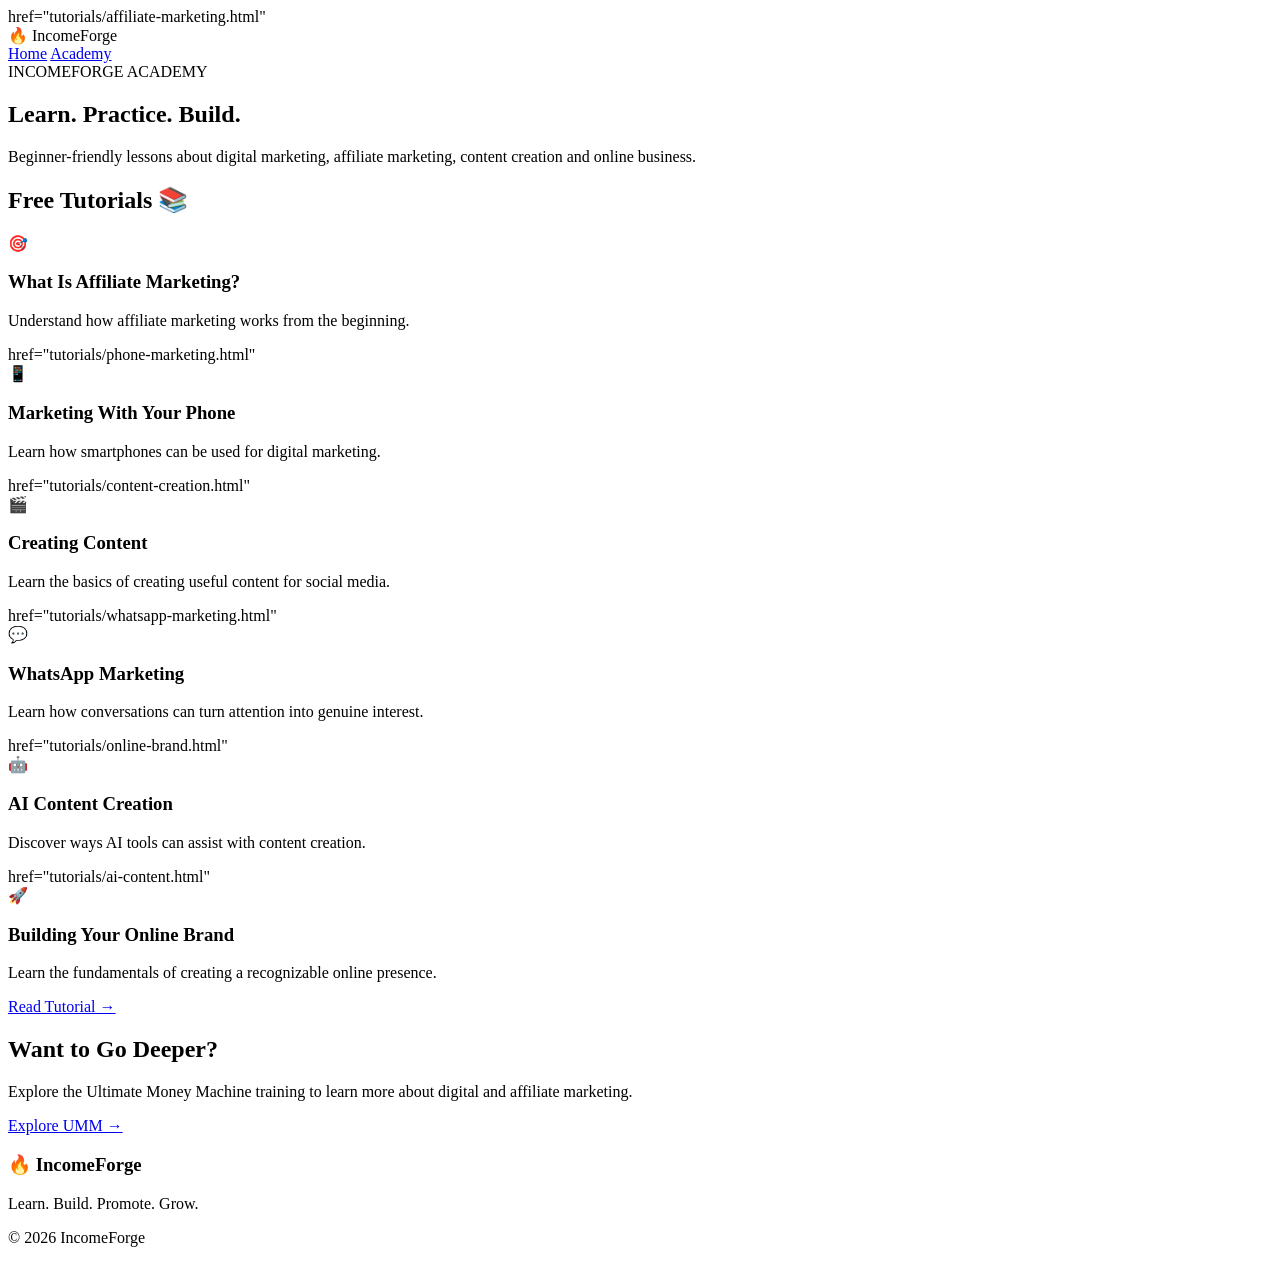
==== tutorials.html @ a51e7a48 "Connect IncomeForge Academy tutorials" ====
<!DOCTYPE html>
<html lang="en">
<head>
  <meta charset="UTF-8">
  <meta name="viewport" content="width=device-width, initial-scale=1.0">

  <title>IncomeForge Academy | Learn Digital Marketing</title>

  <meta name="description"
    content="Free beginner-friendly digital marketing and affiliate marketing tutorials from IncomeForge.">

href="tutorials/affiliate-marketing.html"
</head>

<body>

<header>
  <div class="logo">🔥 IncomeForge</div>

  <nav>
    <a href="index.html">Home</a>
    <a href="tutorials.html">Academy</a>
  </nav>
</header>

<section class="hero">

  <span class="badge">INCOMEFORGE ACADEMY</span>

  <h1>Learn. Practice. Build.</h1>

  <p>
    Beginner-friendly lessons about digital marketing,
    affiliate marketing, content creation and online business.
  </p>

</section>

<section>

  <h2>Free Tutorials 📚</h2>

  <div class="cards">

    <div class="card">
      <span>🎯</span>
      <h3>What Is Affiliate Marketing?</h3>
      <p>Understand how affiliate marketing works from the beginning.</p>
href="tutorials/phone-marketing.html"
    <div class="card">
      <span>📱</span>
      <h3>Marketing With Your Phone</h3>
      <p>Learn how smartphones can be used for digital marketing.</p>
href="tutorials/content-creation.html"
    </div>

    <div class="card">
      <span>🎬</span>
      <h3>Creating Content</h3>
      <p>Learn the basics of creating useful content for social media.</p>
href="tutorials/whatsapp-marketing.html"
    </div>

    <div class="card">
      <span>💬</span>
      <h3>WhatsApp Marketing</h3>
      <p>Learn how conversations can turn attention into genuine interest.</p>
href="tutorials/online-brand.html"
    </div>

    <div class="card">
      <span>🤖</span>
      <h3>AI Content Creation</h3>
      <p>Discover ways AI tools can assist with content creation.</p>
href="tutorials/ai-content.html"
    </div>

    <div class="card">
      <span>🚀</span>
      <h3>Building Your Online Brand</h3>
      <p>Learn the fundamentals of creating a recognizable online presence.</p>
<a class="btn secondary"
   href="tutorials/affiliate-marketing.html">
   Read Tutorial →
</a>
    </div>

  </div>

</section>

<section class="offer">

  <h2>Want to Go Deeper?</h2>

  <p>
    Explore the Ultimate Money Machine training
    to learn more about digital and affiliate marketing.
  </p>

  <a
    class="btn primary"
    href="https://digitstem.com/t/MWNUTkhpS3UwZTFNSjdWaDV2ZEgwdz09-NDc5NDE5"
    target="_blank">
    Explore UMM →
  </a>

</section>

<footer>

  <h3>🔥 IncomeForge</h3>

  <p>Learn. Build. Promote. Grow.</p>

  <p>© 2026 IncomeForge</p>

</footer>

</body>
</html>
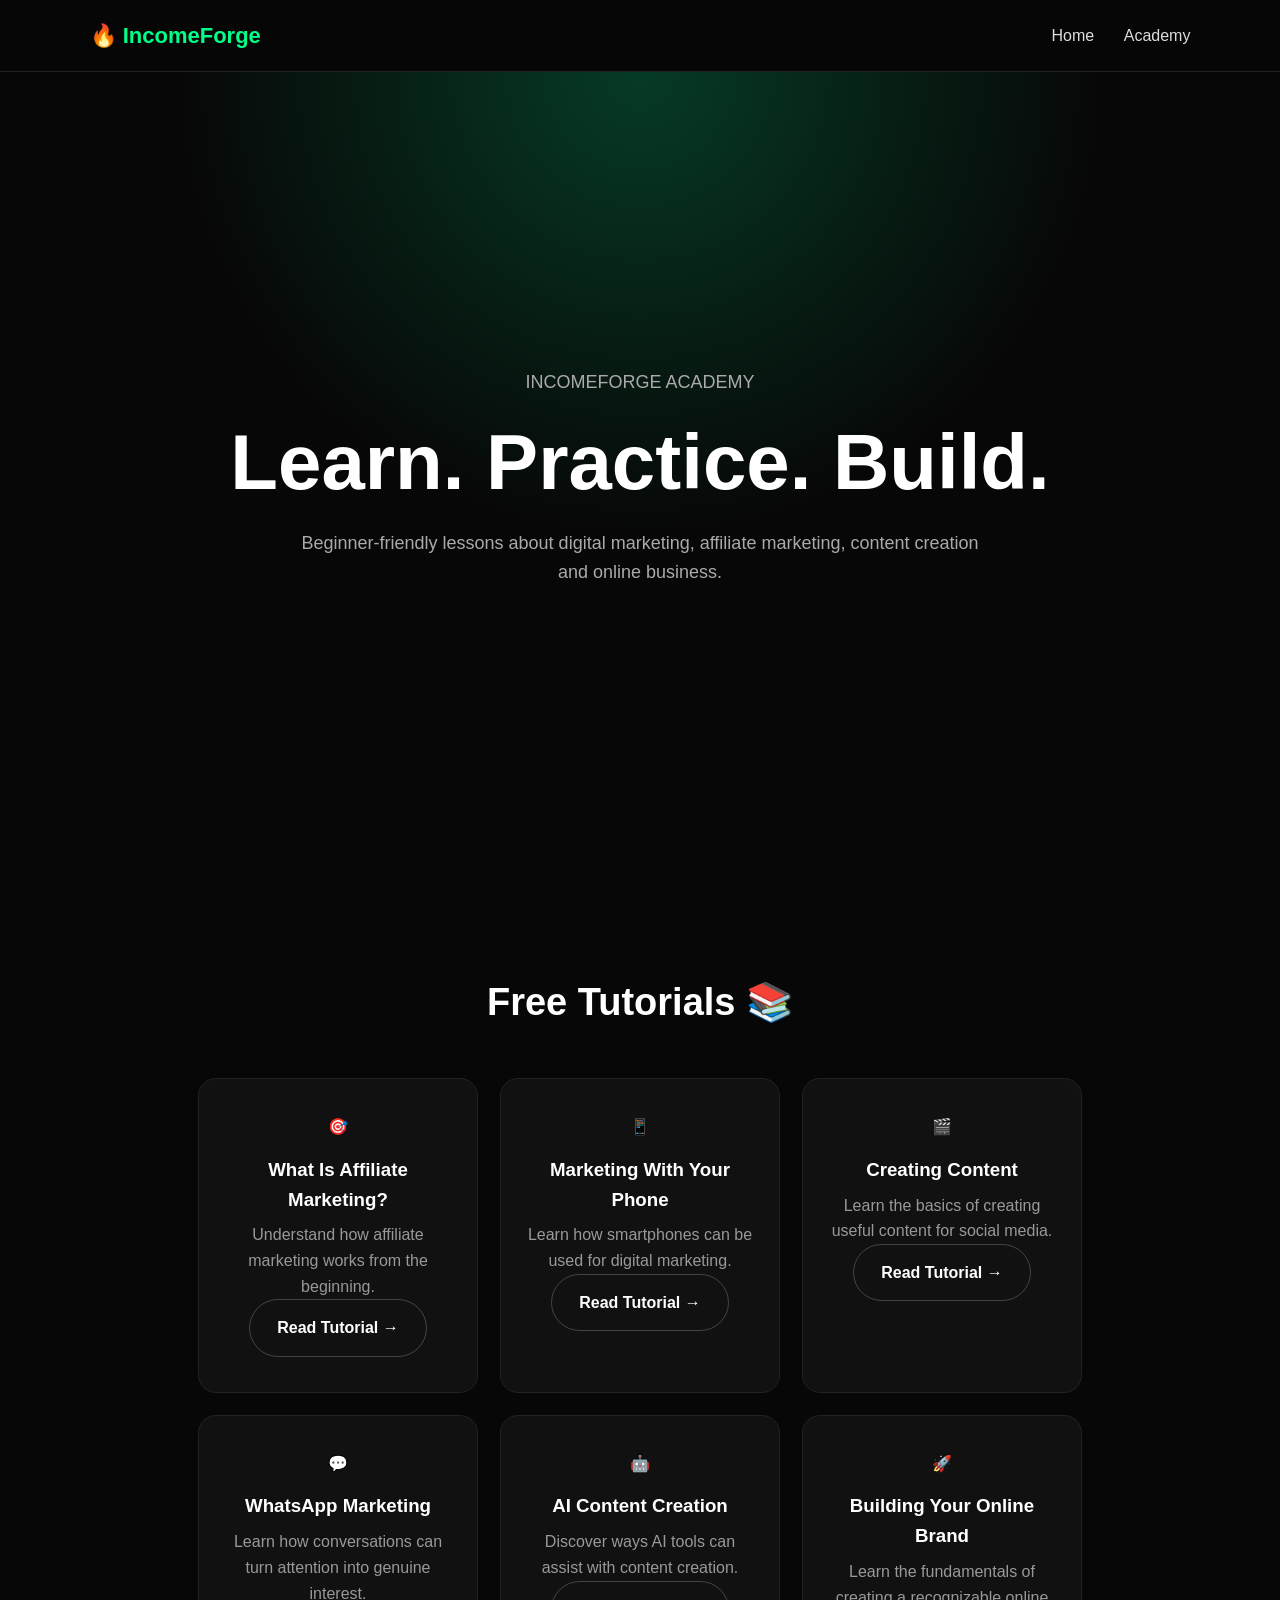
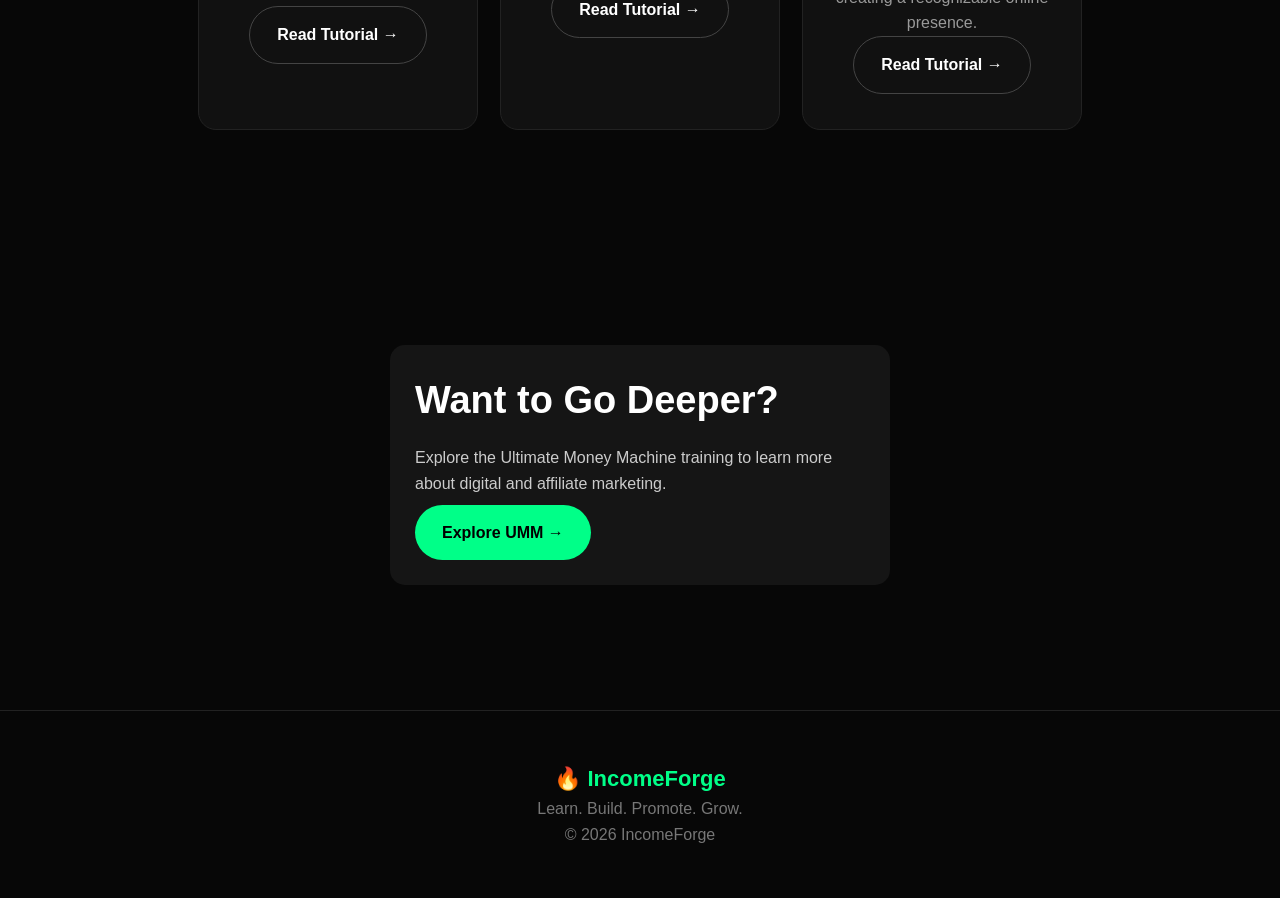
==== commit aad2d47a: "Fix Academy tutorial links" ====
--- a/tutorials.html
+++ b/tutorials.html
@@ -3,13 +3,8 @@
 <head>
   <meta charset="UTF-8">
   <meta name="viewport" content="width=device-width, initial-scale=1.0">
-
-  <title>IncomeForge Academy | Learn Digital Marketing</title>
-
-  <meta name="description"
-    content="Free beginner-friendly digital marketing and affiliate marketing tutorials from IncomeForge.">
-
-href="tutorials/affiliate-marketing.html"
+  <title>IncomeForge Academy</title>
+  <link rel="stylesheet" href="style.css">
 </head>
 
 <body>
@@ -24,97 +19,104 @@
 </header>
 
 <section class="hero">
-
-  <span class="badge">INCOMEFORGE ACADEMY</span>
-
+  <p>INCOMEFORGE ACADEMY</p>
   <h1>Learn. Practice. Build.</h1>
-
   <p>
     Beginner-friendly lessons about digital marketing,
     affiliate marketing, content creation and online business.
   </p>
-
 </section>
 
-<section>
+<section class="section">
 
   <h2>Free Tutorials 📚</h2>
 
   <div class="cards">
 
     <div class="card">
-      <span>🎯</span>
+      <div class="icon">🎯</div>
       <h3>What Is Affiliate Marketing?</h3>
       <p>Understand how affiliate marketing works from the beginning.</p>
-href="tutorials/phone-marketing.html"
-    <div class="card">
-      <span>📱</span>
-      <h3>Marketing With Your Phone</h3>
-      <p>Learn how smartphones can be used for digital marketing.</p>
-href="tutorials/content-creation.html"
+      <a class="btn secondary"
+         href="tutorials/affiliate-marketing.html">
+        Read Tutorial →
+      </a>
     </div>
 
     <div class="card">
-      <span>🎬</span>
-      <h3>Creating Content</h3>
-      <p>Learn the basics of creating useful content for social media.</p>
-href="tutorials/whatsapp-marketing.html"
+      <div class="icon">📱</div>
+      <h3>Marketing With Your Phone</h3>
+      <p>Learn how smartphones can be used for digital marketing.</p>
+      <a class="btn secondary"
+         href="tutorials/phone-marketing.html">
+        Read Tutorial →
+      </a>
     </div>
 
     <div class="card">
-      <span>💬</span>
-      <h3>WhatsApp Marketing</h3>
-      <p>Learn how conversations can turn attention into genuine interest.</p>
-href="tutorials/online-brand.html"
+      <div class="icon">🎬</div>
+      <h3>Creating Content</h3>
+      <p>Learn the basics of creating useful content for social media.</p>
+      <a class="btn secondary"
+         href="tutorials/content-creation.html">
+        Read Tutorial →
+      </a>
     </div>
 
     <div class="card">
-      <span>🤖</span>
-      <h3>AI Content Creation</h3>
-      <p>Discover ways AI tools can assist with content creation.</p>
-href="tutorials/ai-content.html"
+      <div class="icon">💬</div>
+      <h3>WhatsApp Marketing</h3>
+      <p>Learn how conversations can turn attention into genuine interest.</p>
+      <a class="btn secondary"
+         href="tutorials/whatsapp-marketing.html">
+        Read Tutorial →
+      </a>
     </div>
 
     <div class="card">
-      <span>🚀</span>
+      <div class="icon">🤖</div>
+      <h3>AI Content Creation</h3>
+      <p>Discover ways AI tools can assist with content creation.</p>
+      <a class="btn secondary"
+         href="tutorials/ai-content.html">
+        Read Tutorial →
+      </a>
+    </div>
+
+    <div class="card">
+      <div class="icon">🚀</div>
       <h3>Building Your Online Brand</h3>
       <p>Learn the fundamentals of creating a recognizable online presence.</p>
-<a class="btn secondary"
-   href="tutorials/affiliate-marketing.html">
-   Read Tutorial →
-</a>
+      <a class="btn secondary"
+         href="tutorials/online-brand.html">
+        Read Tutorial →
+      </a>
     </div>
 
   </div>
 
 </section>
 
-<section class="offer">
+<section class="section">
+  <div class="offer-box">
+    <h2>Want to Go Deeper?</h2>
 
-  <h2>Want to Go Deeper?</h2>
+    <p>
+      Explore the Ultimate Money Machine training to learn
+      more about digital and affiliate marketing.
+    </p>
 
-  <p>
-    Explore the Ultimate Money Machine training
-    to learn more about digital and affiliate marketing.
-  </p>
-
-  <a
-    class="btn primary"
-    href="https://digitstem.com/t/MWNUTkhpS3UwZTFNSjdWaDV2ZEgwdz09-NDc5NDE5"
-    target="_blank">
-    Explore UMM →
-  </a>
-
+    <a class="btn primary"
+       href="https://digitstem.com/t/MWNUTkhpS3UwZTFNSjdWaDV2ZEgwdz09-NDc5NDE5">
+      Explore UMM →
+    </a>
+  </div>
 </section>
 
 <footer>
-
-  <h3>🔥 IncomeForge</h3>
-
+  <div class="logo">🔥 IncomeForge</div>
   <p>Learn. Build. Promote. Grow.</p>
-
   <p>© 2026 IncomeForge</p>
-
 </footer>
 
 </body>
--- a/style.css
+++ b/style.css
@@ -0,0 +1,266 @@
+* {
+  box-sizing: border-box;
+  margin: 0;
+  padding: 0;
+}
+
+html {
+  scroll-behavior: smooth;
+}
+
+body {
+  font-family: Arial, sans-serif;
+  background: #070707;
+  color: #fff;
+  line-height: 1.6;
+}
+
+header {
+  position: sticky;
+  top: 0;
+  z-index: 100;
+  display: flex;
+  justify-content: space-between;
+  align-items: center;
+  padding: 18px 7%;
+  background: rgba(7, 7, 7, 0.95);
+  border-bottom: 1px solid #222;
+}
+
+.logo {
+  font-size: 22px;
+  font-weight: bold;
+  color: #00ff88;
+}
+
+nav a {
+  color: #ddd;
+  text-decoration: none;
+  margin-left: 25px;
+}
+
+nav a:hover {
+  color: #00ff88;
+}
+
+section {
+  padding: 90px 7%;
+  text-align: center;
+}
+
+.hero {
+  min-height: 90vh;
+  display: flex;
+  flex-direction: column;
+  justify-content: center;
+  align-items: center;
+  background:
+    radial-gradient(circle at top, #063b25, transparent 45%),
+    #070707;
+}
+
+.badge {
+  color: #00ff88;
+  font-size: 12px;
+  font-weight: bold;
+  letter-spacing: 2px;
+}
+
+.hero h1 {
+  max-width: 900px;
+  margin: 25px 0;
+  font-size: clamp(42px, 7vw, 78px);
+  line-height: 1.05;
+}
+
+.hero p {
+  max-width: 680px;
+  color: #aaa;
+  font-size: 18px;
+}
+
+.buttons {
+  display: flex;
+  gap: 15px;
+  flex-wrap: wrap;
+  justify-content: center;
+  margin-top: 35px;
+}
+
+.btn {
+  display: inline-block;
+  padding: 15px 27px;
+  border-radius: 30px;
+  text-decoration: none;
+  font-weight: bold;
+  transition: 0.3s;
+}
+
+.primary {
+  background: #00ff88;
+  color: #000;
+}
+
+.primary:hover {
+  transform: translateY(-3px);
+  box-shadow: 0 10px 30px rgba(0, 255, 136, 0.25);
+}
+
+.secondary {
+  border: 1px solid #444;
+  color: #fff;
+}
+
+.secondary:hover {
+  border-color: #00ff88;
+}
+
+h2 {
+  font-size: 38px;
+  margin-bottom: 15px;
+}
+
+.section-text {
+  max-width: 650px;
+  margin: auto;
+  color: #aaa;
+}
+
+.cards {
+  display: flex;
+  justify-content: center;
+  gap: 22px;
+  flex-wrap: wrap;
+  margin-top: 45px;
+}
+
+.card {
+  width: 280px;
+  padding: 35px 25px;
+  background: #111;
+  border: 1px solid #222;
+  border-radius: 18px;
+  transition: 0.3s;
+}
+
+.card:hover {
+  transform: translateY(-8px);
+  border-color: #00ff88;
+}
+
+.card span {
+  font-size: 40px;
+}
+
+.card h3 {
+  margin: 15px 0 8px;
+}
+
+.card p {
+  color: #999;
+}
+
+.offer {
+  background: #0d0d0d;
+}
+
+.offer > p {
+  max-width: 700px;
+  margin: 20px auto;
+  color: #aaa;
+}
+
+.offer-box {
+  max-width: 500px;
+  margin: 35px auto;
+  padding: 25px;
+  text-align: left;
+  background: #151515;
+  border-radius: 15px;
+}
+
+.offer-box p {
+  margin: 8px 0;
+  color: #ccc;
+}
+
+.disclaimer {
+  font-size: 12px;
+  color: #666 !important;
+  margin-top: 25px !important;
+}
+
+.quote {
+  max-width: 700px;
+  margin: 35px auto 0;
+  padding: 30px;
+  background: #101010;
+  border-left: 3px solid #00ff88;
+  border-radius: 10px;
+}
+
+.quote p {
+  color: #bbb;
+  font-style: italic;
+}
+
+details {
+  max-width: 700px;
+  margin: 15px auto;
+  padding: 20px;
+  background: #111;
+  border: 1px solid #222;
+  border-radius: 12px;
+  text-align: left;
+}
+
+summary {
+  cursor: pointer;
+  font-weight: bold;
+}
+
+details p {
+  margin-top: 12px;
+  color: #999;
+}
+
+footer {
+  padding: 50px 20px;
+  text-align: center;
+  border-top: 1px solid #222;
+  color: #777;
+}
+
+footer h3 {
+  color: #00ff88;
+  margin-bottom: 10px;
+}
+
+.whatsapp {
+  position: fixed;
+  right: 20px;
+  bottom: 20px;
+  width: 58px;
+  height: 58px;
+  display: flex;
+  align-items: center;
+  justify-content: center;
+  background: #25d366;
+.tutorial {
+  max-width: 800px;
+  margin: auto;
+  text-align: left;
+}
+
+.tutorial h2 {
+  margin-top: 35px;
+}
+
+.tutorial p {
+  margin: 15px 0;
+  color: #bbb;
+}
+
+.tutorial .quote {
+  margin: 25px 0;
+}
